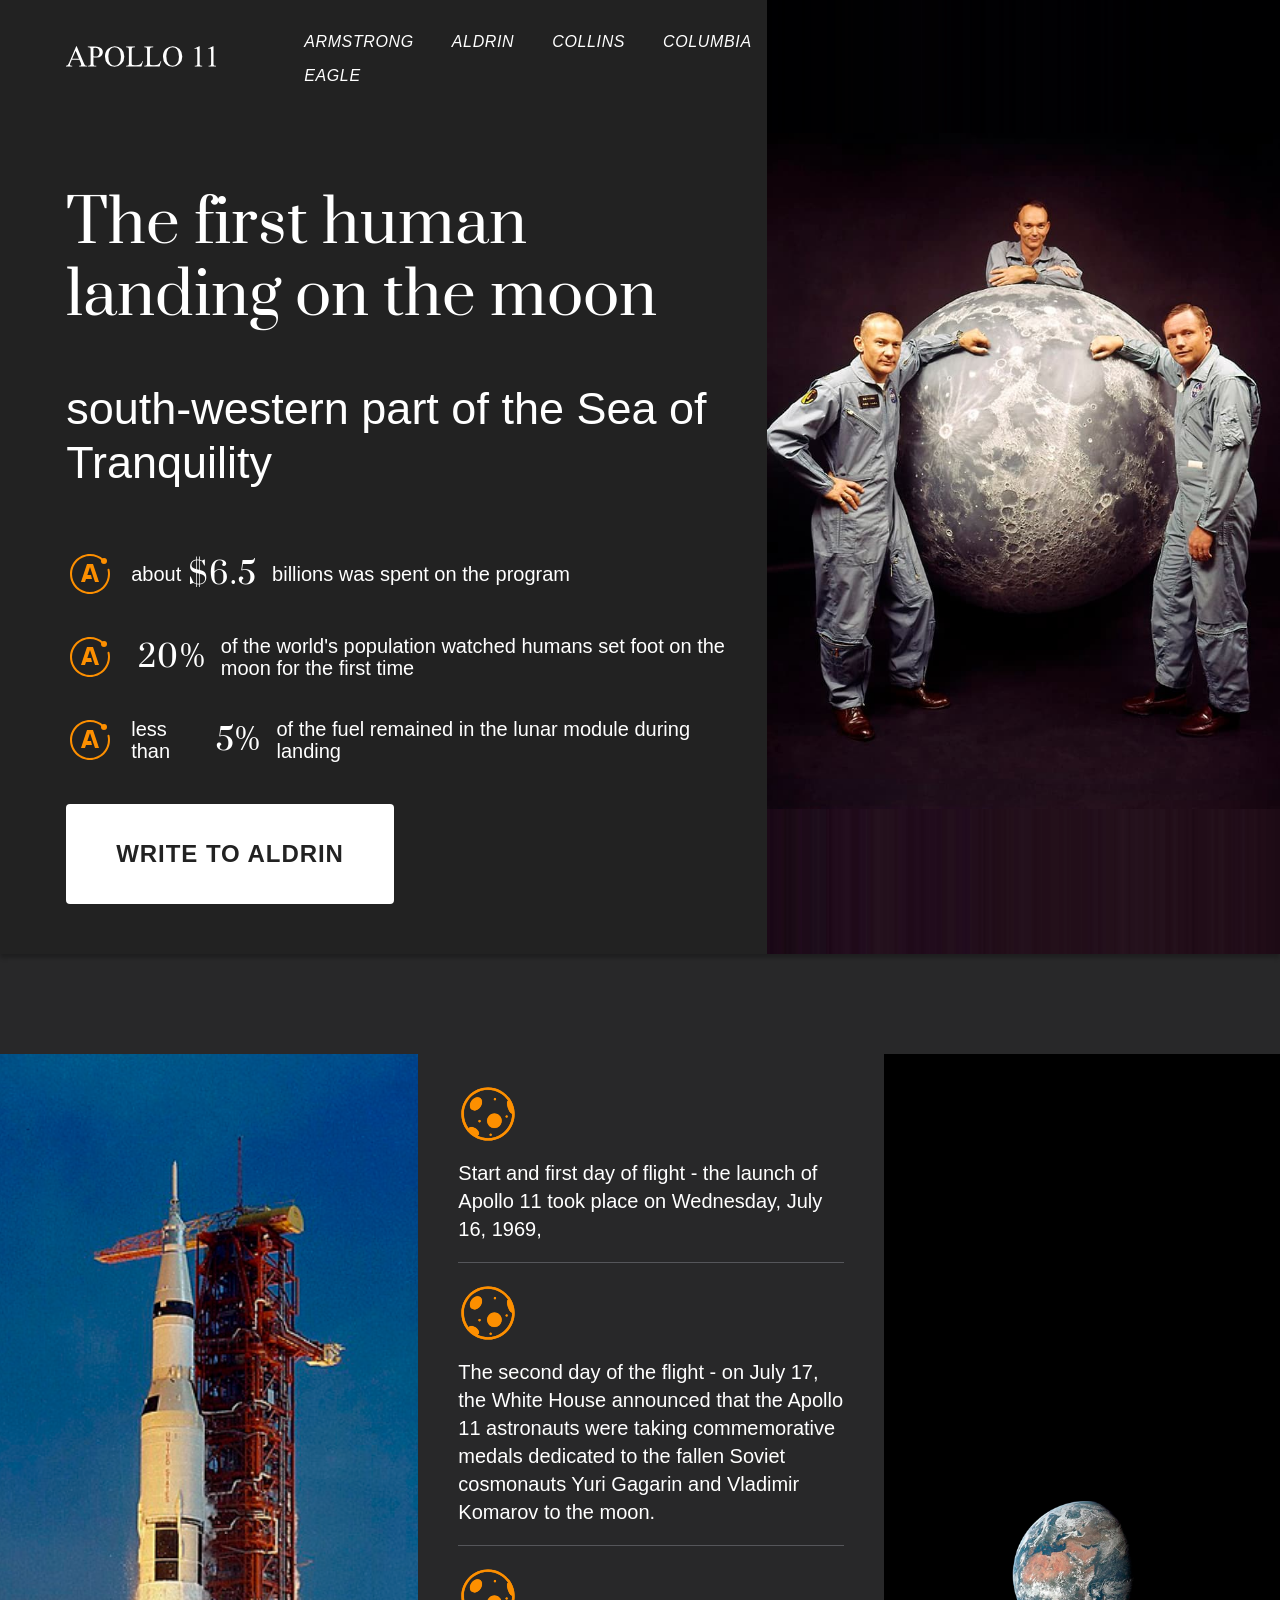
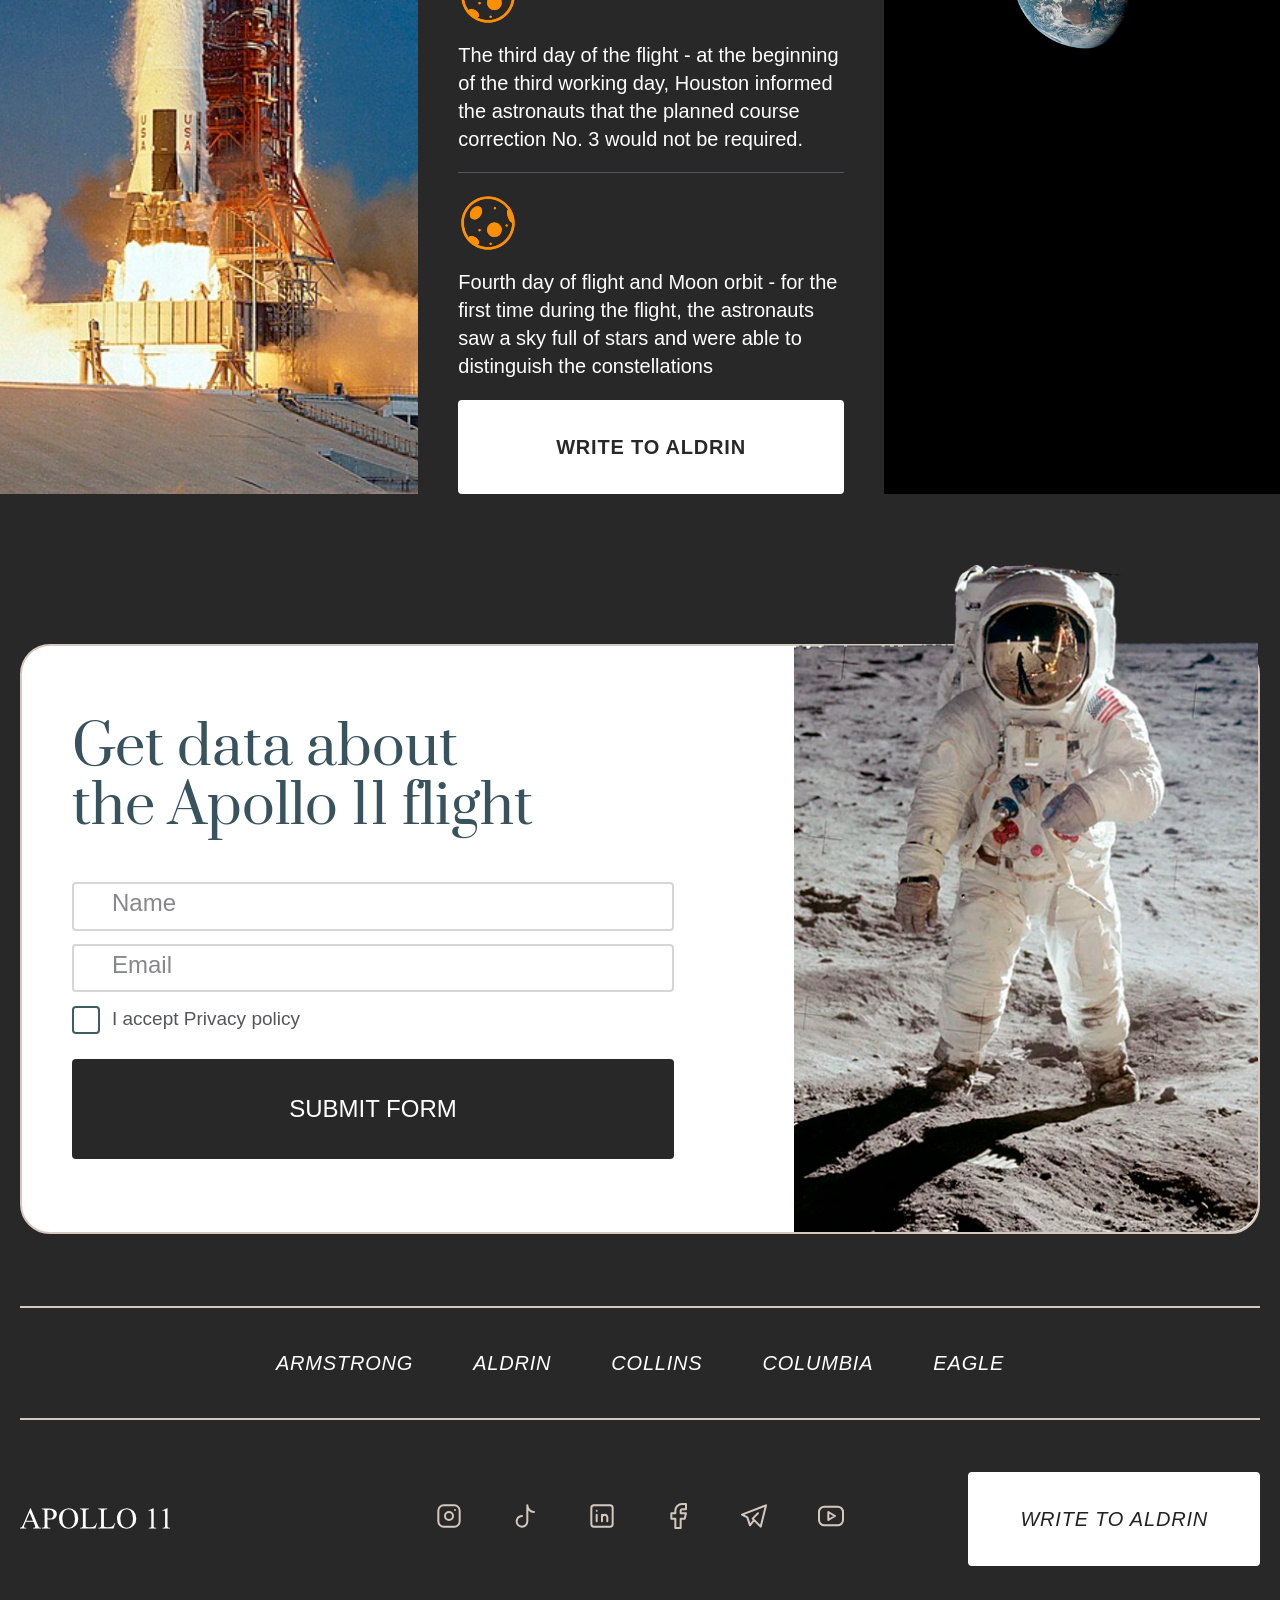
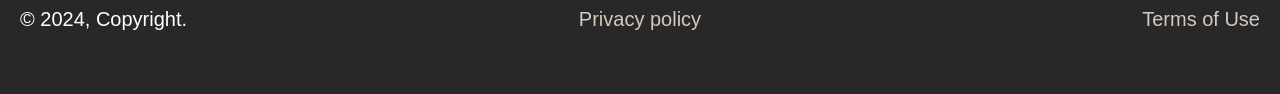
==== index.html @ 0477f119 "last" ====
<!DOCTYPE html>
<html lang="ru">

<head>
    <meta charset="UTF-8">
    <meta name="viewport" content="width=device-width, initial-scale=1.0">
    <title>Document</title>
    <link rel="stylesheet" href="./css/normalize.css">
    <link rel="stylesheet" href="./css/style.css">
    <script defer src="./js/script.js"></script>
</head>

<body>
    <header class="header" id="header">
        <div class="header__content">
            <a href="" class="header__logo">
                <svg class="header__logo-svg">
                    <use xlink:href="./images/svg/sprite.svg#logo"></use>
                </svg>
            </a>
            <nav class="header__menu" aria-label="Главное меню">
                <ul class="header__list">
                    <li class="header__item-x">
                        <button class="header__burger-x">
                            <svg class="header__x-svg">
                                <use xlink:href="./images/svg/sprite.svg#x"></use>
                            </svg>
                        </button>
                    </li>
                    <li class="header__item">
                        <a class="header__link" href="https://en.wikipedia.org/wiki/Neil_Armstrong"
                            title="First Man on the Moon" target="_blank">
                            Armstrong
                        </a>
                    </li>
                    <li class="header__item">
                        <a class="header__link" href="https://en.wikipedia.org/wiki/Buzz_Aldrin"
                            title="Second Man on the Moon" target="_blank">
                            Aldrin
                        </a>
                    </li>
                    <li class="header__item">
                        <a class="header__link" href="https://en.wikipedia.org/wiki/Michael_Collins_(astronaut)"
                            title="CSM pilot on the Moon" target="_blank">
                            Collins
                        </a>
                    </li>
                    <li class="header__item">
                        <a class="header__link" href="https://en.wikipedia.org/wiki/Command_module_Columbia"
                            title="CSM Columbia" target="_blank">
                            columbia
                        </a>
                    </li>
                    <li class="header__item">
                        <a class="header__link" href="https://en.wikipedia.org/wiki/Lunar_Module_Eagle"
                            titel="Lunar Mode Eagle" target="_blank">
                            Eagle
                        </a>
                    </li>
                </ul>
            </nav>
            <button class="header__burger" tabindex="0" aria-label="Меню для мобильного">
                <svg class="header__burger-svg">
                    <use xlink:href="./images/svg/sprite.svg#burger"></use>
                </svg>
            </button>
        </div>
    </header>
    <main>
        <section class="hero">
            <div class="hero__content">
                <h1 class="hero__title">
                    The first human landing on the moon
                </h1>
                <p class="hero__desc">
                    south-western part of the Sea of Tranquility
                </p>
                <ul class="hero__list">
                    <li class="hero__item">
                        <svg class="hero__item-svg">
                            <use xlink:href="./images/svg/sprite.svg#apollo"></use>
                        </svg>
                        <p class="hero__item-text">
                            about <span>$6.5</span> billions was spent on the program
                        </p>
                    </li>
                    <li class="hero__item">
                        <svg class="hero__item-svg">
                            <use xlink:href="./images/svg/sprite.svg#apollo"></use>
                        </svg>
                        <p class="hero__item-text">
                            <span>20%</span> of the world's population watched humans set foot on the moon for the
                            first
                            time
                        </p>
                    </li>
                    <li class="hero__item">
                        <svg class="hero__item-svg">
                            <use xlink:href="./images/svg/sprite.svg#apollo"></use>
                        </svg>
                        <p class="hero__item-text">
                            less than <span>5%</span> of the fuel remained in the lunar module during landing
                        </p>
                    </li>
                </ul>
                <button class="hero__btn">write to Aldrin</button>
            </div>
            <picture class="hero__picture">
                <source srcset="./images/team1024.jpg" media="(max-width:768px)" alt="Apollo 11 team">
                <source srcset="./images/team1024.jpg" media="(max-width:1024px)" alt="Apollo 11 team">
                <img class="hero__picture-img" src="./images/team.jpg" alt="Apollo 11 team">
            </picture>
        </section>
        <section class="mission">
            <picture class="mission__picture-left">
                <source srcset="./images/panoram-top.jpg" media="(max-width:768px)" alt="Apollo 11 Moon panoram">
                <source srcset="./images/panoram-top.jpg" media="(max-width:1024px)" alt="Apollo 11 Moon panoram">
                <img class="mission__picture-img" src="./images/start.jpg" alt="Apollo 11 start">
            </picture>
            <div class="mission__content">
                <ul class="mission__list">
                    <li class="mission__item">
                        <svg class="mission__item-svg">
                            <use xlink:href="./images/svg/sprite.svg#moon"></use>
                        </svg>
                        <p class="mission__item-desc">
                            Start and first day of flight - the launch of Apollo 11 took place on Wednesday, July 16,
                            1969,
                        </p>
                    </li>
                    <li class="mission__item">
                        <svg class="mission__item-svg">
                            <use xlink:href="./images/svg/sprite.svg#moon"></use>
                        </svg>
                        <p class="mission__item-desc">
                            The second day of the flight - on July 17, the White House announced that the Apollo 11
                            astronauts were taking commemorative medals dedicated to the fallen Soviet cosmonauts Yuri
                            Gagarin and Vladimir Komarov to the moon.
                        </p>
                    </li>
                    <li class="mission__item">
                        <svg class="mission__item-svg">
                            <use xlink:href="./images/svg/sprite.svg#moon"></use>
                        </svg>
                        <p class="mission__item-desc">
                            The third day of the flight - at the beginning of the third working day, Houston informed
                            the astronauts that the planned course correction No. 3 would not be required.
                        </p>
                    </li>
                    <li class="mission__item">
                        <svg class="mission__item-svg">
                            <use xlink:href="./images/svg/sprite.svg#moon"></use>
                        </svg>
                        <p class="mission__item-desc">
                            Fourth day of flight and Moon orbit - for the first time during the flight, the astronauts
                            saw a sky full of stars and were able to distinguish the constellations
                        </p>
                    </li>
                </ul>
                <button class="mission__btn">write to Aldrin</button>
            </div>
            <picture class="mission__picture-right">
                <source srcset="./images/panoram-bottom.jpg" media="(max-width:768px)" alt="Apollo 11 on the Moon">
                <source srcset="./images/panoram-bottom.jpg" media="(max-width:1024px)" alt="Apollo 11 on the Moon">
                <img class="mission__picture-img" src="./images/moon.jpg" alt="Apollo 11 Earth">
            </picture>
        </section>
        <section class="container form">
            <div class="form__content">
                <form class="form__form" action="" method="post">
                    <h2 class="form__title">
                        Get data about the Apollo 11 flight
                    </h2>
                    <input class="form__input" name="name" type="text" placeholder="Name">
                    <input class="form__input" name="email" type="email" placeholder="Email">
                    <div class="form__agreement">
                        <input class="form__check" type="checkbox" id="checkbox" name="checkbox"
                            onchange="document.querySelector('.form__button').disabled = !this.checked;">
                        <label class="form__privacy" for="checkbox">
                            I accept Privacy policy
                        </label>
                    </div>
                    <button class="form__button" name="submit" type="submit" disabled>
                        Submit form
                    </button>
                </form>
                <picture class="form__picture">
                    <source srcset="img/gallery_1-320.png" media="(max-width:320px)">
                    <img class="form__picture-img" src="./images/aldrin.png" alt="Apollo 11 Aldrin">
                </picture>
            </div>
        </section>
    </main>
    <footer class="footer">
        <div class=" container footer__content">
            <nav class="footer__menu" aria-label="Навигация в подвале">
                <ul class="footer__list">
                    <li class="footer__item">
                        <a class="footer__link" href="https://en.wikipedia.org/wiki/Neil_Armstrong"
                            title="First Man on the Moon" target="_blank">
                            Armstrong
                        </a>
                    </li>
                    <li class="footer__item">
                        <a class="footer__link" href="https://en.wikipedia.org/wiki/Buzz_Aldrin"
                            title="Second Man on the Moon" target="_blank">
                            Aldrin
                        </a>
                    </li>
                    <li class="footer__item">
                        <a class="footer__link" href="https://en.wikipedia.org/wiki/Michael_Collins_(astronaut)"
                            title="CSM pilot on the Moon" target="_blank">
                            Collins
                        </a>
                    </li>
                    <li class="footer__item">
                        <a class="footer__link" href="https://en.wikipedia.org/wiki/Command_module_Columbia"
                            title="CSM Columbia" target="_blank">
                            columbia
                        </a>
                    </li>
                    <li class="footer__item">
                        <a class="footer__link" href="https://en.wikipedia.org/wiki/Lunar_Module_Eagle"
                            titel="Lunar Mode Eagle" target="_blank">
                            Eagle
                        </a>
                    </li>
                </ul>
            </nav>
            <div class="footer__sub">
                <a href="" class="footer__logo">
                    <svg class="footer__logo-svg">
                        <use xlink:href="./images/svg/sprite.svg#logo"></use>
                    </svg>
                </a>
                <p class="footer__sub-copyright">
                    © 2024, Copyright.
                </p>
                <ul class="footer__sub-social">
                    <li class="footer__sub-item">
                        <a class="footer__sub-link" href="">
                            <svg class="footer__sub-svg">
                                <use xlink:href="./images/svg/sprite.svg#icon1"></use>
                            </svg>
                        </a>
                    </li>
                    <li class="footer__sub-item">
                        <a class="footer__sub-link" href="">
                            <svg class="footer__sub-svg">
                                <use xlink:href="./images/svg/sprite.svg#icon2"></use>
                            </svg>
                        </a>
                    </li>
                    <li class="footer__sub-item">
                        <a class="footer__sub-link" href="">
                            <svg class="footer__sub-svg">
                                <use xlink:href="./images/svg/sprite.svg#icon3"></use>
                            </svg>
                        </a>
                    </li>
                    <li class="footer__sub-item">
                        <a class="footer__sub-link" href="">
                            <svg class="footer__sub-svg">
                                <use xlink:href="./images/svg/sprite.svg#icon4"></use>
                            </svg>
                        </a>
                    </li>
                    <li class="footer__sub-item">
                        <a class="footer__sub-link" href="">
                            <svg class="footer__sub-svg">
                                <use xlink:href="./images/svg/sprite.svg#icon5"></use>
                            </svg>
                        </a>
                    </li>
                    <li class="footer__sub-item">
                        <a class="footer__sub-link" href="">
                            <svg class="footer__sub-svg">
                                <use xlink:href="./images/svg/sprite.svg#icon6"></use>
                            </svg>
                        </a>
                    </li>
                </ul>
                <a class="footer__sub-privacy" href="">
                    Privacy policy
                </a>
                <button class="footer__sub-btn" type="button">
                    write to aldrin
                </button>
                <a class="footer__sub-term" href="">
                    Terms of Use
                </a>
            </div>
        </div>
    </footer>
</body>

</html>
---- css/style.css ----
:root {
  /* common */
  --containerMaxWidth: 1637px;
  /* fonts */
  --font-family: Arial, sans-serif;
  --second-family: "Prata";
  /* color */
  --white: #FFFFFF;
  --black: #000000;
  --dark29: #282829;
  --dark22: #222222;
  --grey5a: #55565a;
  --greybe: #d5c9be;
  --grey5d: #38535d;
  --grey65: #405d65;
  --orange00: #fd8f00;
}

@font-face {
  font-family: "Prata";
  src: url("../fonts/Prata-Regular.woff") format("woff");
  font-weight: normal;
  font-style: normal;
}
* {
  box-sizing: border-box;
  margin: 0;
  padding: 0;
}

html {
  scroll-behavior: smooth;
}

body {
  position: relative;
  background-color: var(--dark29);
  overflow-x: hidden;
}

a {
  color: inherit;
  text-decoration: none;
  outline: none;
}

ul {
  margin: 0;
  padding: 0;
  list-style: none;
}

picture {
  height: 100%;
  width: 100%;
}

picture:focus,
img:focus,
div:focus,
svg:focus {
  outline: none;
}

button,
input {
  display: inline-block;
  border: none;
  outline: none;
  background-color: transparent;
  cursor: pointer;
}

.container {
  position: relative;
  max-width: var(--containerMaxWidth);
  margin: 0 auto;
  padding: 0 20px;
}
@media (max-width: 1024px) {
  .container {
    padding: 0 25px;
  }
}

/* header */
.header {
  position: sticky;
  top: 0;
  width: 100%;
  display: grid;
  grid-template-areas: "margin padding menu empty";
  grid-template-columns: 6.99% 20px 1fr 40.1%;
  background-color: var(--dark22);
  transition: background-color ease-in-out 0.5s;
  z-index: 1;
}
@media (max-width: 1400px) {
  .header {
    grid-template-columns: 4% 15px 1fr 40.1%;
  }
}
@media (max-width: 1024px) {
  .header {
    grid-template-areas: "left menu right";
    grid-template-columns: 20px 1fr 20px;
  }
}
.header__content {
  grid-area: menu;
  display: flex;
  justify-content: flex-start;
  align-items: center;
  width: 100%;
  padding: 30px 15px 20px 0;
  z-index: 1000;
}
@media (max-width: 768px) {
  .header__content {
    justify-content: space-between;
  }
}
.header__logo {
  margin-right: 12.83%;
}
.header__logo-svg {
  width: 150px;
  height: 29px;
  color: var(--white);
  transition: transform ease-in-out 0.5s;
}
.header__logo-svg:hover {
  color: var(--orange00);
  transform: scale(1.2);
}
.header__menu {
  position: relative;
}
@media (max-width: 768px) {
  .header__menu {
    display: none;
  }
}
.header__menu-active {
  position: absolute;
  display: block;
  top: 0;
  left: 0;
  width: 100%;
  min-height: 100vh;
  padding: 50px;
  background-color: rgba(0, 0, 0, 0.9);
  z-index: 4;
}
.header__menu-active .header__list {
  display: flex;
  flex-direction: column;
  align-items: center;
  row-gap: 40px;
}
.header__menu-active .header__item-x {
  display: flex;
}
.header__list {
  display: flex;
  justify-content: space-between;
  align-items: center;
  flex-wrap: wrap;
  -moz-column-gap: 29px;
       column-gap: 29px;
  row-gap: 10px;
}
.header__link {
  font-family: var(--font-family);
  font-style: italic;
  font-weight: 400;
  font-size: 16px;
  line-height: 150%;
  letter-spacing: 0.04em;
  text-transform: uppercase;
  color: var(--white);
  transition: color ease-in-out 0.5s;
}
.header__link:hover, .header__link:active, .header__link:focus {
  color: var(--orange00);
}
.header.scrolled {
  background-color: rgba(51, 51, 51, 0.8);
}
.header__burger {
  display: none;
}
@media (max-width: 768px) {
  .header__burger {
    display: block;
  }
}
.header__burger-svg {
  width: 36px;
  height: 29px;
}
.header__item-x {
  display: none;
}
.header__x-svg {
  width: 29px;
  height: 29px;
}

/* hero */
.hero {
  position: relative;
  display: grid;
  grid-template-areas: "margin padding hero picture";
  grid-template-columns: 6.99% 20px 1fr 40.1%;
  margin-top: -120px;
  margin-bottom: 100px;
  background-color: var(--dark22);
  box-shadow: 0 4px 4px 0 rgba(0, 0, 0, 0.25);
  z-index: auto;
}
@media (max-width: 1400px) {
  .hero {
    grid-template-columns: 4% 15px 1fr 40.1%;
  }
}
@media (max-width: 1024px) {
  .hero {
    grid-template-areas: "left hero right" "picture picture picture";
    grid-template-columns: 20px 1fr 20px;
    grid-template-rows: auto;
  }
}
.hero__content {
  grid-area: hero;
  display: flex;
  flex-direction: column;
  justify-content: flex-start;
  align-items: flex-start;
  padding-right: 20px;
}
@media (max-width: 1024px) {
  .hero__content {
    padding-right: 0;
  }
}
.hero__title {
  margin: 332px 0 50px 0;
  font-family: var(--second-family);
  font-weight: 400;
  font-size: 80px;
  line-height: 120%;
  color: var(--white);
}
@media (max-width: 1400px) {
  .hero__title {
    margin: 200px 0 50px 0;
    font-size: 60px;
  }
}
@media (max-width: 768px) {
  .hero__title {
    font-size: 45px;
  }
}
.hero__desc {
  margin: 0 0 70px 0;
  font-family: var(--font-family);
  font-weight: 400;
  font-size: 50px;
  line-height: 120%;
  color: var(--white);
}
@media (max-width: 1400px) {
  .hero__desc {
    margin: 0 0 60px 0;
    font-size: 45px;
  }
}
@media (max-width: 768px) {
  .hero__desc {
    margin: 0 0 40px 0;
    font-size: 30px;
  }
}
.hero__list {
  display: flex;
  flex-direction: column;
  row-gap: 35px;
  margin-bottom: 40px;
}
.hero__item {
  display: flex;
  justify-content: flex-start;
  align-items: center;
  -moz-column-gap: 17px;
       column-gap: 17px;
}
@media (max-width: 576px) {
  .hero__item {
    flex-direction: column;
    row-gap: 20px;
  }
}
.hero__item-svg {
  flex: 0 0 auto;
  width: 48px;
  height: 48px;
  color: var(--orange00);
}
.hero__item-text {
  display: flex;
  justify-content: flex-start;
  align-items: center;
  font-family: var(--font-family);
  font-weight: 400;
  font-size: 24px;
  line-height: 110%;
  color: var(--white);
}
@media (max-width: 1400px) {
  .hero__item-text {
    font-size: 20px;
  }
}
@media (max-width: 576px) {
  .hero__item-text {
    font-size: 18px;
  }
}
.hero__item-text span {
  display: inline-flex;
  padding: 0 15px 0 7px;
  font-family: var(--second-family);
  font-weight: 400;
  font-size: 40px;
  line-height: 150%;
  letter-spacing: 0.04em;
  text-transform: uppercase;
  text-align: center;
  color: var(--white);
}
@media (max-width: 1400px) {
  .hero__item-text span {
    font-size: 30px;
  }
}
.hero__btn {
  margin-bottom: 50px;
  padding: 32px 50px;
  font-family: var(--font-family);
  font-weight: 700;
  font-size: 24px;
  line-height: 150%;
  letter-spacing: 0.04em;
  text-transform: uppercase;
  text-align: center;
  color: var(--dark22);
  border-radius: 4px;
  background-color: var(--white);
  transition: color ease-in-out 0.5s, background-color ease-in-out 0.5s;
}
@media (max-width: 1200px) {
  .hero__btn {
    padding: 25px 40px;
    font-size: 20px;
  }
}
@media (max-width: 768px) {
  .hero__btn {
    padding: 15px 30px;
  }
}
.hero__btn:hover, .hero__btn:focus, .hero__btn:active {
  color: var(--white);
  background-color: var(--orange00);
}
.hero__picture {
  position: relative;
  grid-area: picture;
  display: flex;
  justify-content: center;
  z-index: 2;
  overflow: hidden;
}
@media (max-width: 1024px) {
  .hero__picture {
    grid-area: picture;
    z-index: 0;
  }
}
.hero__picture::before {
  position: absolute;
  content: "";
  top: 0;
  right: 0;
  left: 0;
  height: 50%;
  background: url("../images/bg.png") repeat-y center top 50%;
  z-index: -1;
}
@media (max-width: 1024px) {
  .hero__picture::before {
    content: none;
  }
}
.hero__picture::after {
  position: absolute;
  content: "";
  bottom: 0;
  right: 0;
  left: 0;
  height: 50%;
  background: url("../images/bg-bottom.png") repeat-y center bottom 50%;
  z-index: -1;
}
@media (max-width: 1024px) {
  .hero__picture::after {
    content: none;
  }
}
.hero__picture-img {
  height: auto;
  width: 100%;
  -o-object-fit: contain;
     object-fit: contain;
}

/* mission */
.mission {
  display: grid;
  grid-template-columns: 32.68% 1fr 30.95%;
  -moz-column-gap: 53px;
       column-gap: 53px;
  margin-bottom: 150px;
}
@media (max-width: 1400px) {
  .mission {
    -moz-column-gap: 40px;
         column-gap: 40px;
  }
}
@media (max-width: 1024px) {
  .mission {
    grid-template-areas: "panoram-top panoram-top panoram-top" "left content right" "panoram-bottom panoram-bottom panoram-bottom ";
    grid-template-columns: 20px 1fr 20px;
  }
}
@media (max-width: 768px) {
  .mission {
    -moz-column-gap: 10px;
         column-gap: 10px;
  }
}
@media (max-width: 1024px) {
  .mission__content {
    grid-area: content;
    display: flex;
    flex-direction: column;
    margin-bottom: 50px;
  }
}
.mission__item {
  position: relative;
  display: flex;
  justify-content: flex-start;
  align-items: flex-start;
  -moz-column-gap: 20px;
       column-gap: 20px;
}
@media (max-width: 1400px) {
  .mission__item {
    flex-direction: column;
    row-gap: 15px;
  }
}
@media (max-width: 1024px) {
  .mission__item {
    flex-direction: row;
    row-gap: 15px;
  }
}
@media (max-width: 576px) {
  .mission__item {
    flex-direction: column;
  }
}
.mission__item:not(:first-child) {
  padding: 40px 0;
}
@media (max-width: 1400px) {
  .mission__item:not(:first-child) {
    padding: 20px 0;
  }
}
.mission__item:first-child {
  padding: 54px 0 40px 0;
}
@media (max-width: 1400px) {
  .mission__item:first-child {
    padding: 30px 0 20px 0;
  }
}
.mission__item:not(:last-child)::after {
  position: absolute;
  content: "";
  right: 0;
  bottom: 0;
  left: 0;
  border-bottom: 1px solid var(--grey5a);
}
.mission__item-svg {
  flex: 0 0 auto;
  width: 60px;
  height: 60px;
  color: var(--orange00);
}
.mission__item-desc {
  font-family: var(--font-family);
  font-weight: 400;
  font-size: 24px;
  line-height: 140%;
  color: var(--white);
}
@media (max-width: 1400px) {
  .mission__item-desc {
    font-size: 20px;
  }
}
@media (max-width: 1024px) {
  .mission__picture-left {
    grid-area: panoram-top;
  }
}
.mission__picture-img {
  height: 100%;
  width: 100%;
  -o-object-fit: cover;
     object-fit: cover;
}
.mission__picture-right {
  display: flex;
  background-color: var(--black);
}
@media (max-width: 1024px) {
  .mission__picture-right {
    grid-area: panoram-bottom;
  }
}
.mission__picture-right .mission__picture-img {
  height: auto;
  width: 100%;
  -o-object-fit: contain;
     object-fit: contain;
}
.mission__btn {
  width: 100%;
  padding: 32px 0;
  font-family: var(--font-family);
  font-weight: 700;
  font-size: 20px;
  line-height: 150%;
  letter-spacing: 0.04em;
  text-transform: uppercase;
  text-align: center;
  color: var(--dark29);
  border-radius: 4px;
  background-color: var(--white);
  transition: color ease-in-out 0.5s, background-color ease-in-out 0.5s;
}
@media (max-width: 1200px) {
  .mission__btn {
    padding: 25px 0;
    font-size: 20px;
  }
}
@media (max-width: 768px) {
  .mission__btn {
    padding: 15px 0;
  }
}
.mission__btn:hover, .mission__btn:focus, .mission__btn:active {
  color: var(--white);
  background-color: var(--orange00);
}

/* form */
.form {
  position: relative;
}
.form__content {
  position: relative;
  display: grid;
  grid-template-areas: "form picture";
  grid-template-columns: 1fr 37.57%;
  grid-template-rows: 1fr;
  height: 100%;
  margin-bottom: 72px;
  border: 2px solid #d5c9be;
  border-radius: 30px;
  background-color: var(--white);
}
@media (max-width: 768px) {
  .form__content {
    grid-template-columns: 1fr 1fr;
  }
}
@media (max-width: 576px) {
  .form__content {
    grid-template-areas: "form";
    grid-template-columns: 1fr;
  }
}
.form__form {
  grid-area: form;
  display: flex;
  flex-direction: column;
  justify-content: flex-start;
  width: 78%;
  margin: 72.5px 0 72.5px 134px;
}
@media (max-width: 1400px) {
  .form__form {
    margin: 72.5px 0 72.5px 50px;
  }
}
@media (max-width: 768px) {
  .form__form {
    margin: 30px 0 30px 30px;
  }
}
@media (max-width: 576px) {
  .form__form {
    width: 100%;
    margin: 0;
    padding: 30px 5px;
  }
}
.form__input {
  border: 2px solid #d6d6d6;
  border-radius: 4px;
  padding: 13px 20px 13px 38px;
}
@media (max-width: 768px) {
  .form__input {
    padding: 13px 10px 13px 10px;
  }
}
@media (max-width: 576px) {
  .form__input {
    padding: 13px 5px 13px 5px;
  }
}
.form__input::-moz-placeholder {
  font-family: var(--font-family);
  font-weight: 400;
  font-size: 24px;
  line-height: 150%;
  color: var(--grey5a);
  opacity: 0.7;
}
.form__input::placeholder {
  font-family: var(--font-family);
  font-weight: 400;
  font-size: 24px;
  line-height: 150%;
  color: var(--grey5a);
  opacity: 0.7;
}
@media (max-width: 1200px) {
  .form__input::-moz-placeholder {
    font-size: 20px;
  }
  .form__input::placeholder {
    font-size: 20px;
  }
}
@media (max-width: 1024px) {
  .form__input::-moz-placeholder {
    font-size: 18px;
  }
  .form__input::placeholder {
    font-size: 18px;
  }
}
@media (max-width: 768px) {
  .form__input::-moz-placeholder {
    font-size: 16px;
  }
  .form__input::placeholder {
    font-size: 16px;
  }
}
.form__title {
  width: 80%;
  margin-bottom: 45px;
  font-family: var(--second-family);
  font-weight: 400;
  font-size: 54px;
  line-height: 110%;
  color: var(--grey5d);
}
@media (max-width: 1200px) {
  .form__title {
    width: 100%;
    font-size: 45px;
  }
}
@media (max-width: 1024px) {
  .form__title {
    font-size: 30px;
  }
}
@media (max-width: 768px) {
  .form__title {
    margin-bottom: 30px;
    font-size: 25px;
  }
}
.form__input:not(:last-child) {
  margin-bottom: 13px;
}
.form__agreement {
  position: relative;
  display: flex;
  justify-content: flex-start;
  align-items: center;
  height: 28px;
  margin-bottom: 26px;
}
.form__privacy {
  padding-left: 40px;
  font-family: var(--font-family);
  font-weight: 400;
  font-size: 19px;
  line-height: 130%;
  color: var(--grey5a);
}
@media (max-width: 1200px) {
  .form__privacy {
    font-size: 16px;
  }
}
@media (max-width: 1024px) {
  .form__privacy {
    font-size: 14px;
  }
}
.form__check {
  position: absolute;
  z-index: -1;
  opacity: 0;
}
.form__check + .form__privacy::before {
  position: absolute;
  content: "";
  width: 24px;
  height: 24px;
  top: 1px;
  left: 0;
  border-radius: 4px;
  border: 2px solid var(--grey65);
}
.form__check:checked + .form__privacy::after {
  position: absolute;
  content: "";
  height: 10px;
  width: 15px;
  top: 4px;
  bottom: 0;
  left: 6px;
  border-left: 2px solid var(--grey65);
  border-bottom: 2px solid var(--grey65);
  transform: rotate(-45deg);
}
.form__picture {
  position: absolute;
  grid-area: picture;
  right: 0;
  bottom: 0;
  display: flex;
  height: 100%;
  width: 100%;
  border-top-right-radius: 30px;
  border-bottom-right-radius: 30px;
}
@media (max-width: 576px) {
  .form__picture {
    display: none;
  }
}
.form__picture-img {
  position: absolute;
  width: 100%;
  height: 114%;
  -o-object-fit: cover;
     object-fit: cover;
  right: 0;
  bottom: 0;
  border-top-right-radius: 30px;
  border-bottom-right-radius: 30px;
}
.form__button {
  padding: 32px 0;
  font-family: var(--font-family);
  font-weight: 400;
  font-size: 24px;
  line-height: 150%;
  text-transform: uppercase;
  text-align: center;
  color: var(--white);
  border-radius: 4px;
  background-color: var(--dark29);
}
@media (max-width: 1200px) {
  .form__button {
    padding: 25px 0;
    font-size: 20px;
  }
}
@media (max-width: 1024px) {
  .form__button {
    padding: 18px 0;
    font-size: 18px;
  }
}
.form__button:disabled {
  cursor: not-allowed;
}

/* footer */
.footer__menu {
  margin-bottom: 52px;
}
.footer__logo {
  display: flex;
  align-items: center;
}
.footer__logo-svg {
  width: 150px;
  height: 29px;
  transition: transform ease-in-out 0.5s;
}
.footer__logo-svg:hover {
  transform: scale(1.2);
}
@media (max-width: 576px) {
  .footer__logo {
    order: 2;
  }
}
.footer__list {
  display: flex;
  justify-content: center;
  align-items: center;
  flex-wrap: wrap;
  -moz-column-gap: 60px;
       column-gap: 60px;
  padding-top: 40px;
  padding-bottom: 40px;
  border-top: 2px solid var(--greybe);
  border-bottom: 2px solid var(--greybe);
}
@media (max-width: 1024px) {
  .footer__list {
    -moz-column-gap: 30px;
         column-gap: 30px;
    row-gap: 20px;
  }
}
.footer__link {
  font-family: var(--font-family);
  font-style: italic;
  font-weight: 400;
  font-size: 20px;
  line-height: 150%;
  letter-spacing: 0.04em;
  text-transform: uppercase;
  text-align: right;
  color: var(--white);
  transition: color ease-in-out 0.5s;
}
.footer__link:hover, .footer__link:focus, .footer__link:active {
  color: var(--orange00);
}
.footer__sub {
  display: grid;
  grid-template-areas: "logo social btn" "copyright privacy term";
  grid-template-columns: repeat(3, 1fr);
  row-gap: 38px;
  padding-bottom: 60px;
}
@media (max-width: 768px) {
  .footer__sub {
    grid-template-areas: "social social social" "logo btn btn" "copyright privacy term";
  }
}
@media (max-width: 576px) {
  .footer__sub {
    display: flex;
    flex-direction: column;
    align-items: center;
  }
}
.footer__sub-copyright {
  grid-area: copyright;
  font-family: var(--font-family);
  font-weight: 400;
  font-size: 20px;
  line-height: 150%;
  color: var(--white);
}
@media (max-width: 576px) {
  .footer__sub-copyright {
    order: 6;
  }
}
.footer__sub-social {
  grid-area: social;
  display: flex;
  flex-direction: row;
  justify-content: space-between;
  align-items: center;
  -moz-column-gap: 38px;
       column-gap: 38px;
}
@media (max-width: 1024px) {
  .footer__sub-social {
    -moz-column-gap: 15px;
         column-gap: 15px;
  }
}
@media (max-width: 576px) {
  .footer__sub-social {
    order: 1;
  }
}
.footer__sub-svg {
  width: 32px;
  height: 32px;
  color: var(--greybe);
  transition: color ease-in-out 0.5s;
}
.footer__sub-svg:hover {
  color: var(--orange00);
}
.footer__sub-privacy {
  grid-area: privacy;
  display: flex;
  justify-content: center;
  font-family: var(--font-family);
  font-weight: 400;
  font-size: 20px;
  line-height: 150%;
  color: var(--greybe);
  transition: color ease-in-out 0.5s;
}
@media (max-width: 576px) {
  .footer__sub-privacy {
    order: 4;
  }
}
.footer__sub-privacy:hover, .footer__sub-privacy:focus, .footer__sub-privacy:active {
  color: var(--orange00);
}
.footer__sub-btn {
  grid-area: btn;
  display: flex;
  justify-self: flex-end;
  align-self: center;
  padding: 32px 52px;
  font-family: var(--font-family);
  font-style: italic;
  font-weight: 400;
  font-size: 20px;
  line-height: 150%;
  letter-spacing: 0.04em;
  text-transform: uppercase;
  text-align: center;
  color: var(--dark22);
  border-radius: 4px;
  background-color: var(--white);
  transition: color ease-in-out 0.5s, background-color ease-in-out 0.5s;
}
@media (max-width: 1200px) {
  .footer__sub-btn {
    padding: 25px 40px;
    font-size: 18px;
  }
}
@media (max-width: 1024px) {
  .footer__sub-btn {
    padding: 15px 20px;
    font-size: 16px;
  }
}
@media (max-width: 576px) {
  .footer__sub-btn {
    order: 3;
  }
}
.footer__sub-btn:hover, .footer__sub-btn:focus, .footer__sub-btn:active {
  color: var(--white);
  background-color: var(--orange00);
}
.footer__sub-term {
  grid-area: term;
  display: flex;
  justify-content: flex-end;
  font-family: var(--font-family);
  font-weight: 400;
  font-size: 20px;
  line-height: 150%;
  color: var(--greybe);
  transition: color ease-in-out 0.5s;
}
@media (max-width: 576px) {
  .footer__sub-term {
    order: 5;
  }
}
.footer__sub-term:hover, .footer__sub-term:focus, .footer__sub-term:active {
  color: var(--orange00);
}/*# sourceMappingURL=style.css.map */
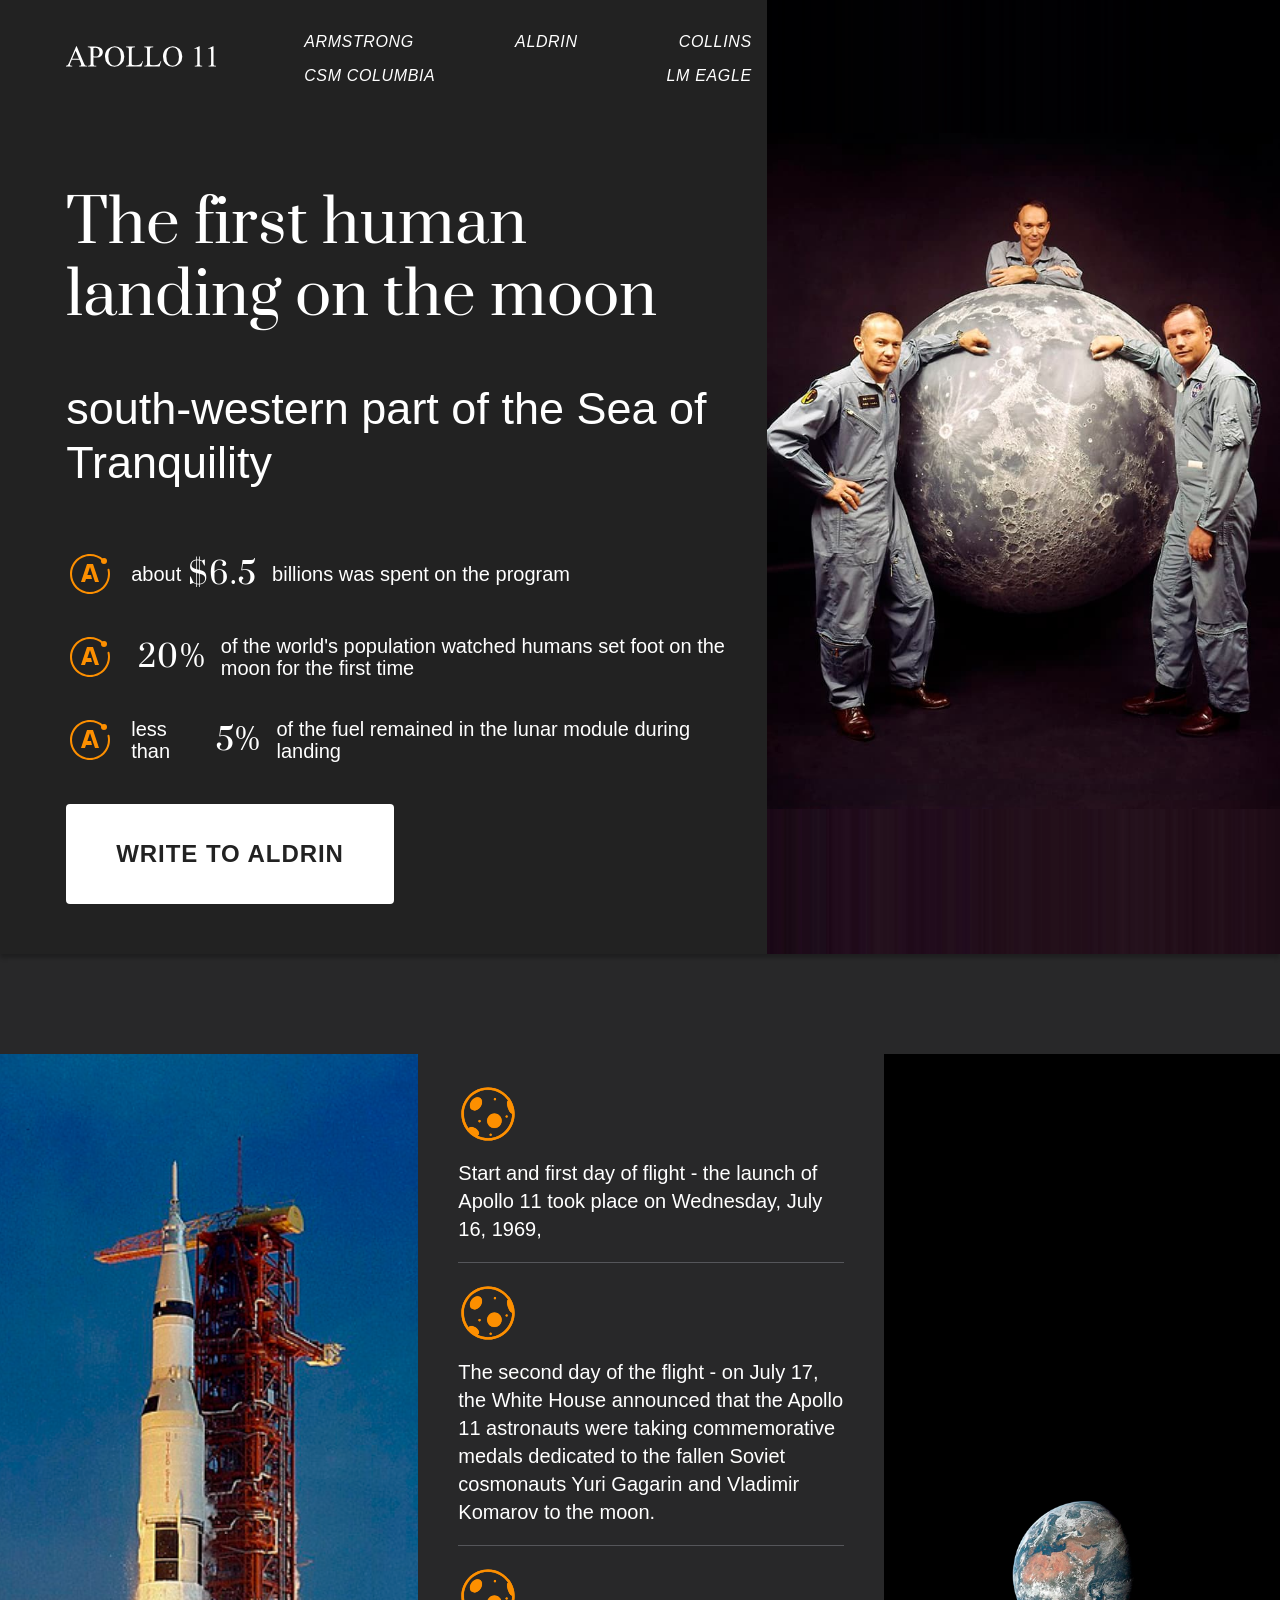
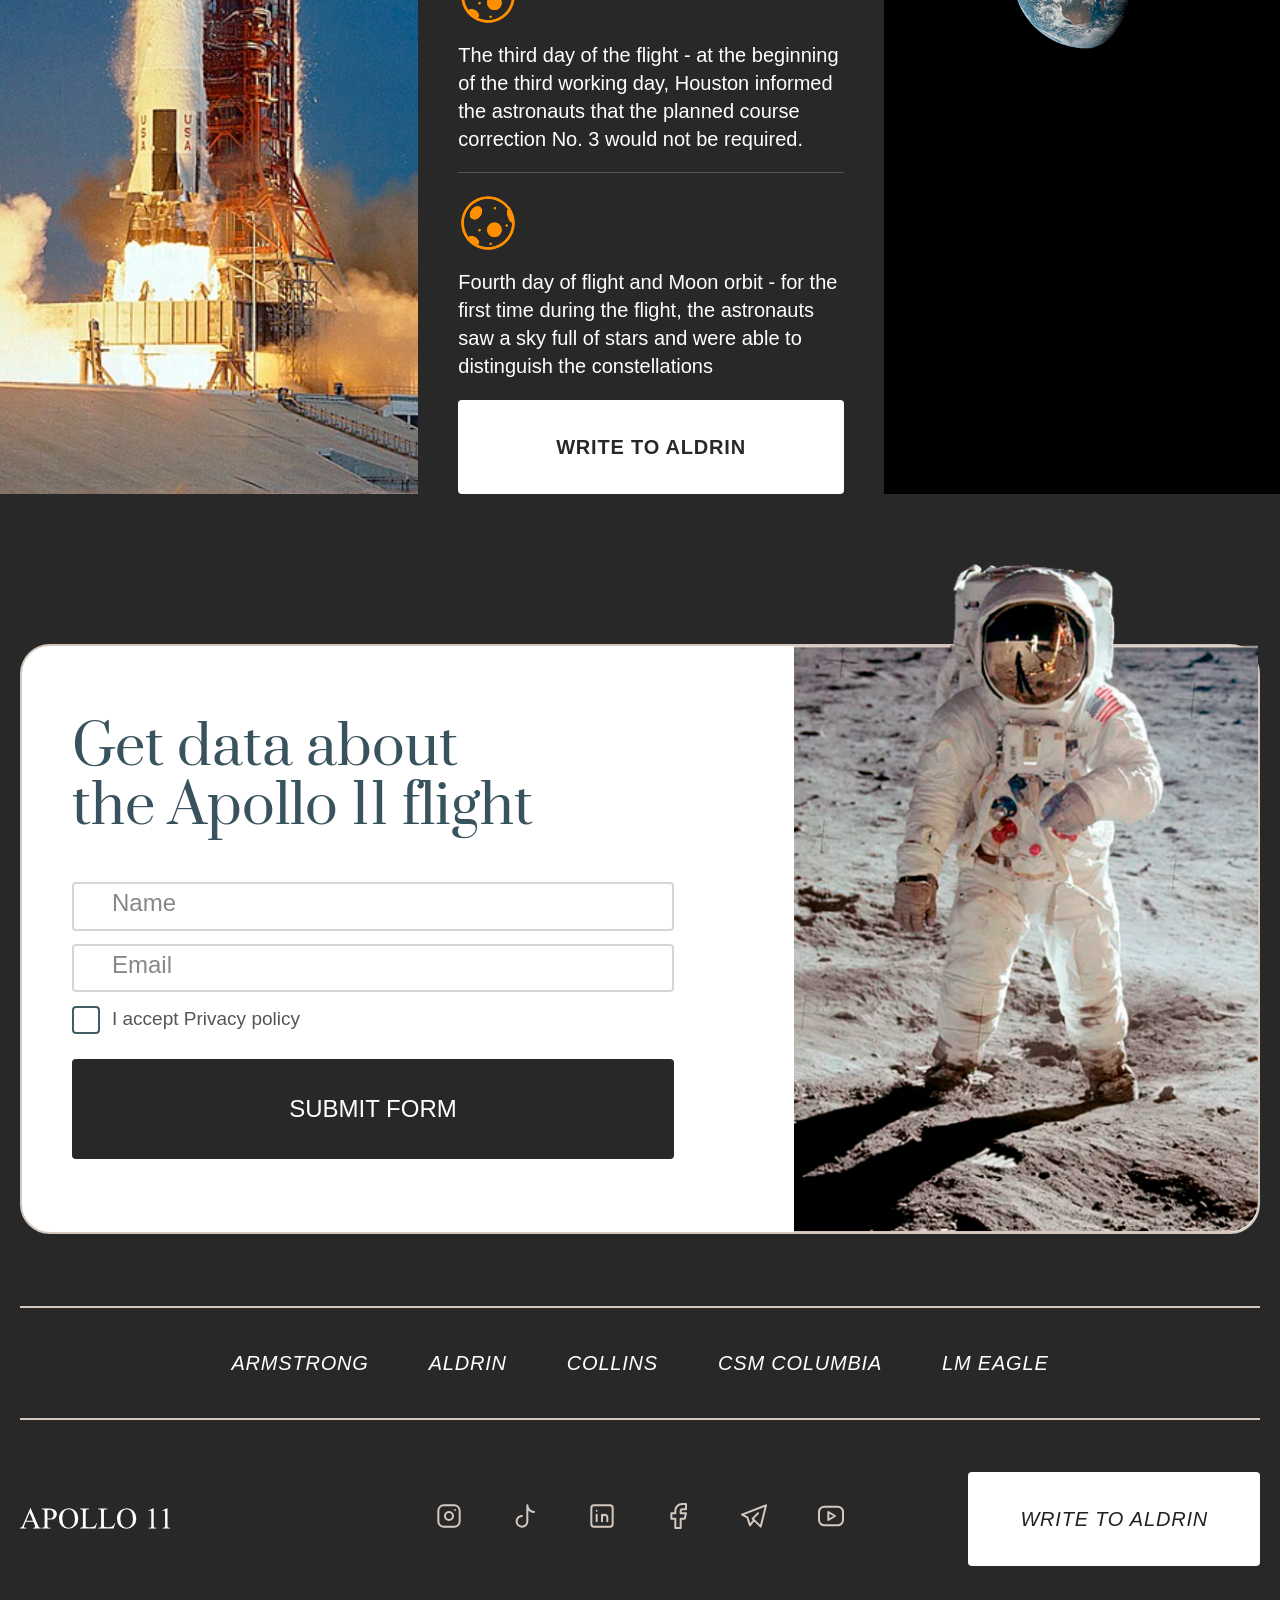
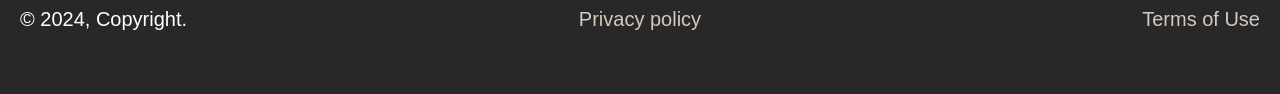
==== commit eb9cba1b: "last" ====
--- a/index.html
+++ b/index.html
@@ -1,10 +1,10 @@
 <!DOCTYPE html>
-<html lang="ru">
+<html lang="en">
 
 <head>
     <meta charset="UTF-8">
     <meta name="viewport" content="width=device-width, initial-scale=1.0">
-    <title>Document</title>
+    <title>Test Morozov</title>
     <link rel="stylesheet" href="./css/normalize.css">
     <link rel="stylesheet" href="./css/style.css">
     <script defer src="./js/script.js"></script>
@@ -48,13 +48,13 @@
                     <li class="header__item">
                         <a class="header__link" href="https://en.wikipedia.org/wiki/Command_module_Columbia"
                             title="CSM Columbia" target="_blank">
-                            columbia
+                            csm columbia
                         </a>
                     </li>
                     <li class="header__item">
                         <a class="header__link" href="https://en.wikipedia.org/wiki/Lunar_Module_Eagle"
-                            titel="Lunar Mode Eagle" target="_blank">
-                            Eagle
+                            title="Lunar Mode Eagle" target="_blank">
+                            LM Eagle
                         </a>
                     </li>
                 </ul>
@@ -106,15 +106,18 @@
                 <button class="hero__btn">write to Aldrin</button>
             </div>
             <picture class="hero__picture">
-                <source srcset="./images/team1024.jpg" media="(max-width:768px)" alt="Apollo 11 team">
-                <source srcset="./images/team1024.jpg" media="(max-width:1024px)" alt="Apollo 11 team">
+                <source srcset="./images/team1024.jpg" media="(max-width:768px)">
+                <source srcset="./images/team1024.jpg" media="(max-width:1024px)">
                 <img class="hero__picture-img" src="./images/team.jpg" alt="Apollo 11 team">
             </picture>
+            <a class="hero__part2-link" href="./part2.html" target="_blank" title="Task 2">
+                <img class="hero__part2-img" src="./images/part_2.png" alt="Task 2">
+            </a>
         </section>
         <section class="mission">
             <picture class="mission__picture-left">
-                <source srcset="./images/panoram-top.jpg" media="(max-width:768px)" alt="Apollo 11 Moon panoram">
-                <source srcset="./images/panoram-top.jpg" media="(max-width:1024px)" alt="Apollo 11 Moon panoram">
+                <source srcset="./images/panoram-top.jpg" media="(max-width:768px)">
+                <source srcset="./images/panoram-top.jpg" media="(max-width:1024px)">
                 <img class="mission__picture-img" src="./images/start.jpg" alt="Apollo 11 start">
             </picture>
             <div class="mission__content">
@@ -160,14 +163,14 @@
                 <button class="mission__btn">write to Aldrin</button>
             </div>
             <picture class="mission__picture-right">
-                <source srcset="./images/panoram-bottom.jpg" media="(max-width:768px)" alt="Apollo 11 on the Moon">
-                <source srcset="./images/panoram-bottom.jpg" media="(max-width:1024px)" alt="Apollo 11 on the Moon">
+                <source srcset="./images/panoram-bottom.jpg" media="(max-width:768px)">
+                <source srcset="./images/panoram-bottom.jpg" media="(max-width:1024px)">
                 <img class="mission__picture-img" src="./images/moon.jpg" alt="Apollo 11 Earth">
             </picture>
         </section>
         <section class="container form">
             <div class="form__content">
-                <form class="form__form" action="" method="post">
+                <form class="form__form" action="#" method="post">
                     <h2 class="form__title">
                         Get data about the Apollo 11 flight
                     </h2>
@@ -185,8 +188,7 @@
                     </button>
                 </form>
                 <picture class="form__picture">
-                    <source srcset="img/gallery_1-320.png" media="(max-width:320px)">
-                    <img class="form__picture-img" src="./images/aldrin.png" alt="Apollo 11 Aldrin">
+                    <img class="form__picture-img" src="./images/aldrin-form.png" alt="Apollo 11 Aldrin">
                 </picture>
             </div>
         </section>
@@ -216,13 +218,13 @@
                     <li class="footer__item">
                         <a class="footer__link" href="https://en.wikipedia.org/wiki/Command_module_Columbia"
                             title="CSM Columbia" target="_blank">
-                            columbia
+                            csm columbia
                         </a>
                     </li>
                     <li class="footer__item">
                         <a class="footer__link" href="https://en.wikipedia.org/wiki/Lunar_Module_Eagle"
-                            titel="Lunar Mode Eagle" target="_blank">
-                            Eagle
+                            title="Lunar Mode Eagle" target="_blank">
+                            LM Eagle
                         </a>
                     </li>
                 </ul>
--- a/css/style.css
+++ b/css/style.css
@@ -185,7 +185,7 @@
   color: var(--orange00);
 }
 .header.scrolled {
-  background-color: rgba(51, 51, 51, 0.8);
+  background-color: rgba(253, 143, 0, 0.8);
 }
 .header__burger {
   display: none;
@@ -218,6 +218,7 @@
   background-color: var(--dark22);
   box-shadow: 0 4px 4px 0 rgba(0, 0, 0, 0.25);
   z-index: auto;
+  /* part 2 */
 }
 @media (max-width: 1400px) {
   .hero {
@@ -242,6 +243,11 @@
 @media (max-width: 1024px) {
   .hero__content {
     padding-right: 0;
+  }
+}
+@media (max-width: 576px) {
+  .hero__content {
+    align-items: center;
   }
 }
 .hero__title {
@@ -424,6 +430,29 @@
   width: 100%;
   -o-object-fit: contain;
      object-fit: contain;
+}
+.hero__part2-link {
+  grid-area: picture;
+  position: absolute;
+  display: flex;
+  width: 40%;
+  height: auto;
+  top: 50%;
+  left: 50%;
+  transform: translate(-50%, -50%);
+  box-shadow: 0 0 20px rgba(253, 143, 0, 0.7), 0 0 40px rgba(253, 143, 0, 0.5);
+  z-index: 10;
+}
+@media (max-width: 1400px) {
+  .hero__part2-link {
+    display: none;
+  }
+}
+.hero__part2-img {
+  width: 100%;
+  height: auto;
+  -o-object-fit: cover;
+     object-fit: cover;
 }
 
 /* mission */
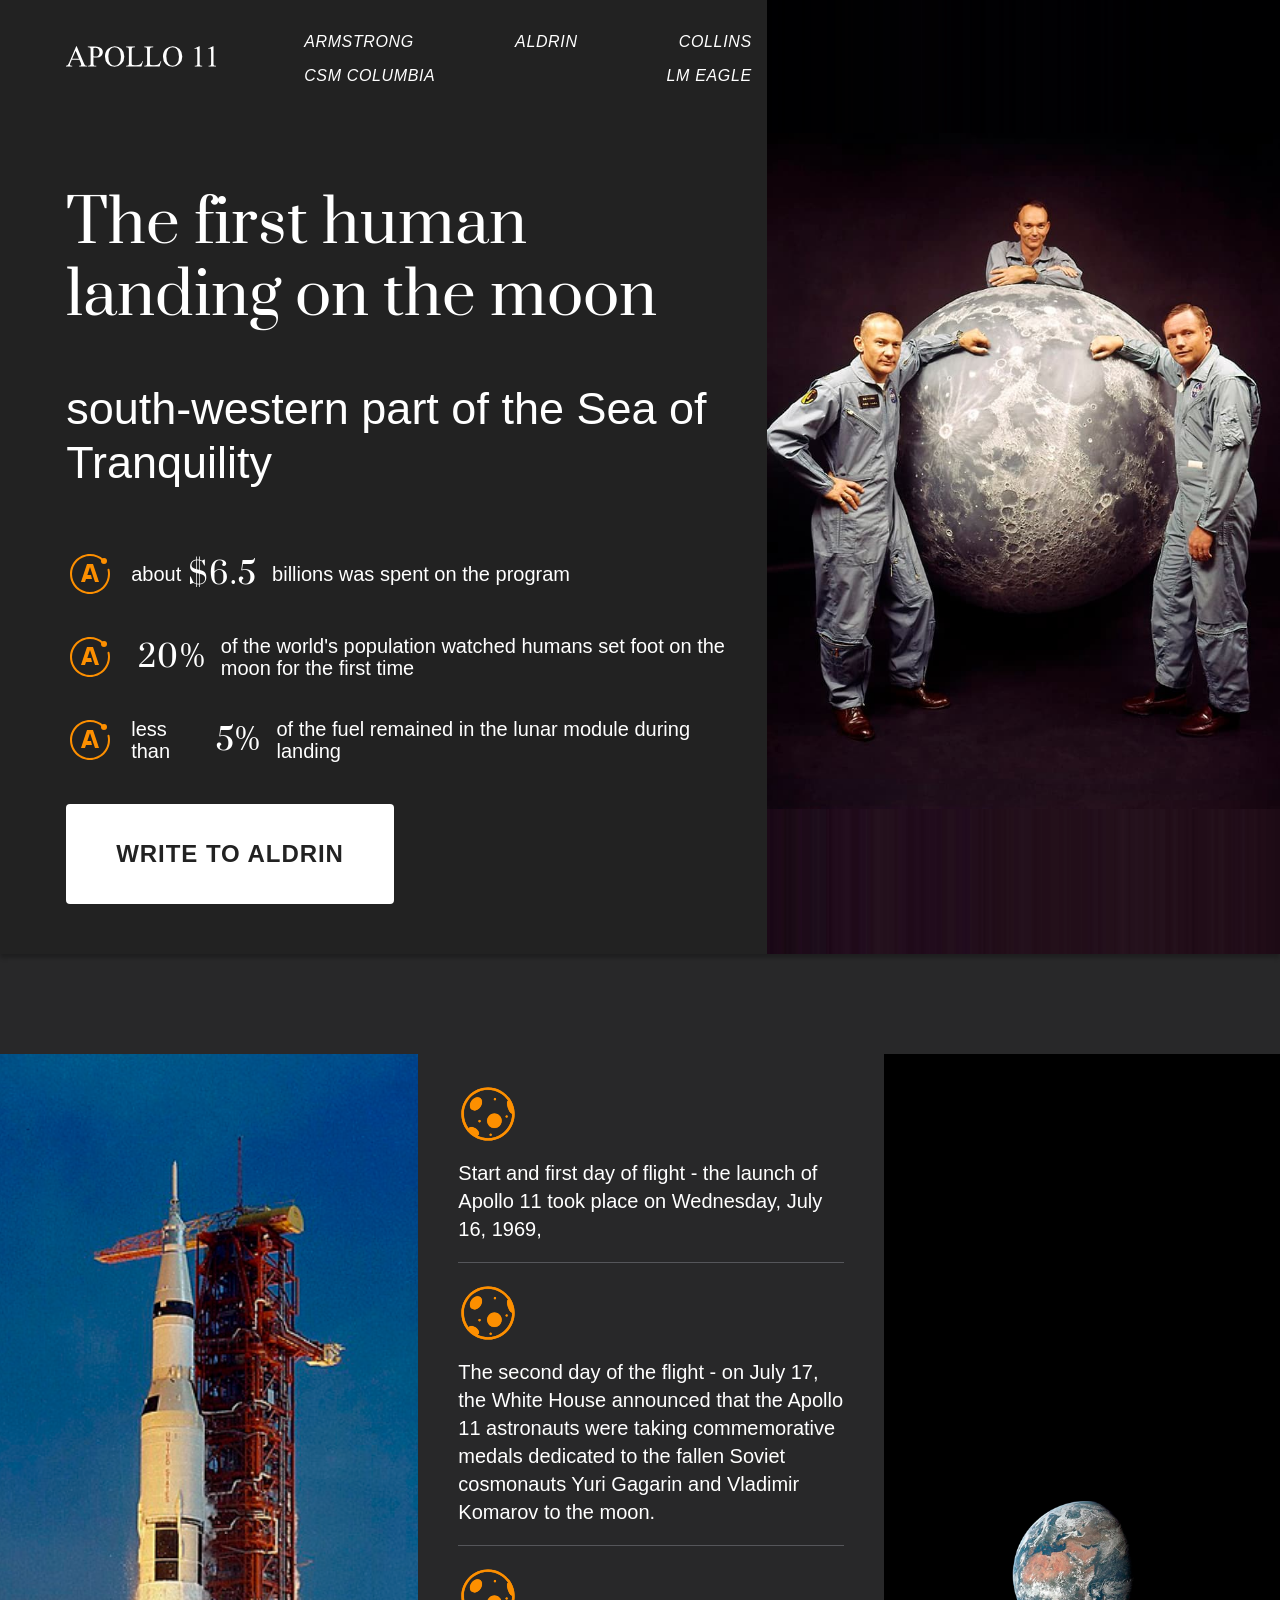
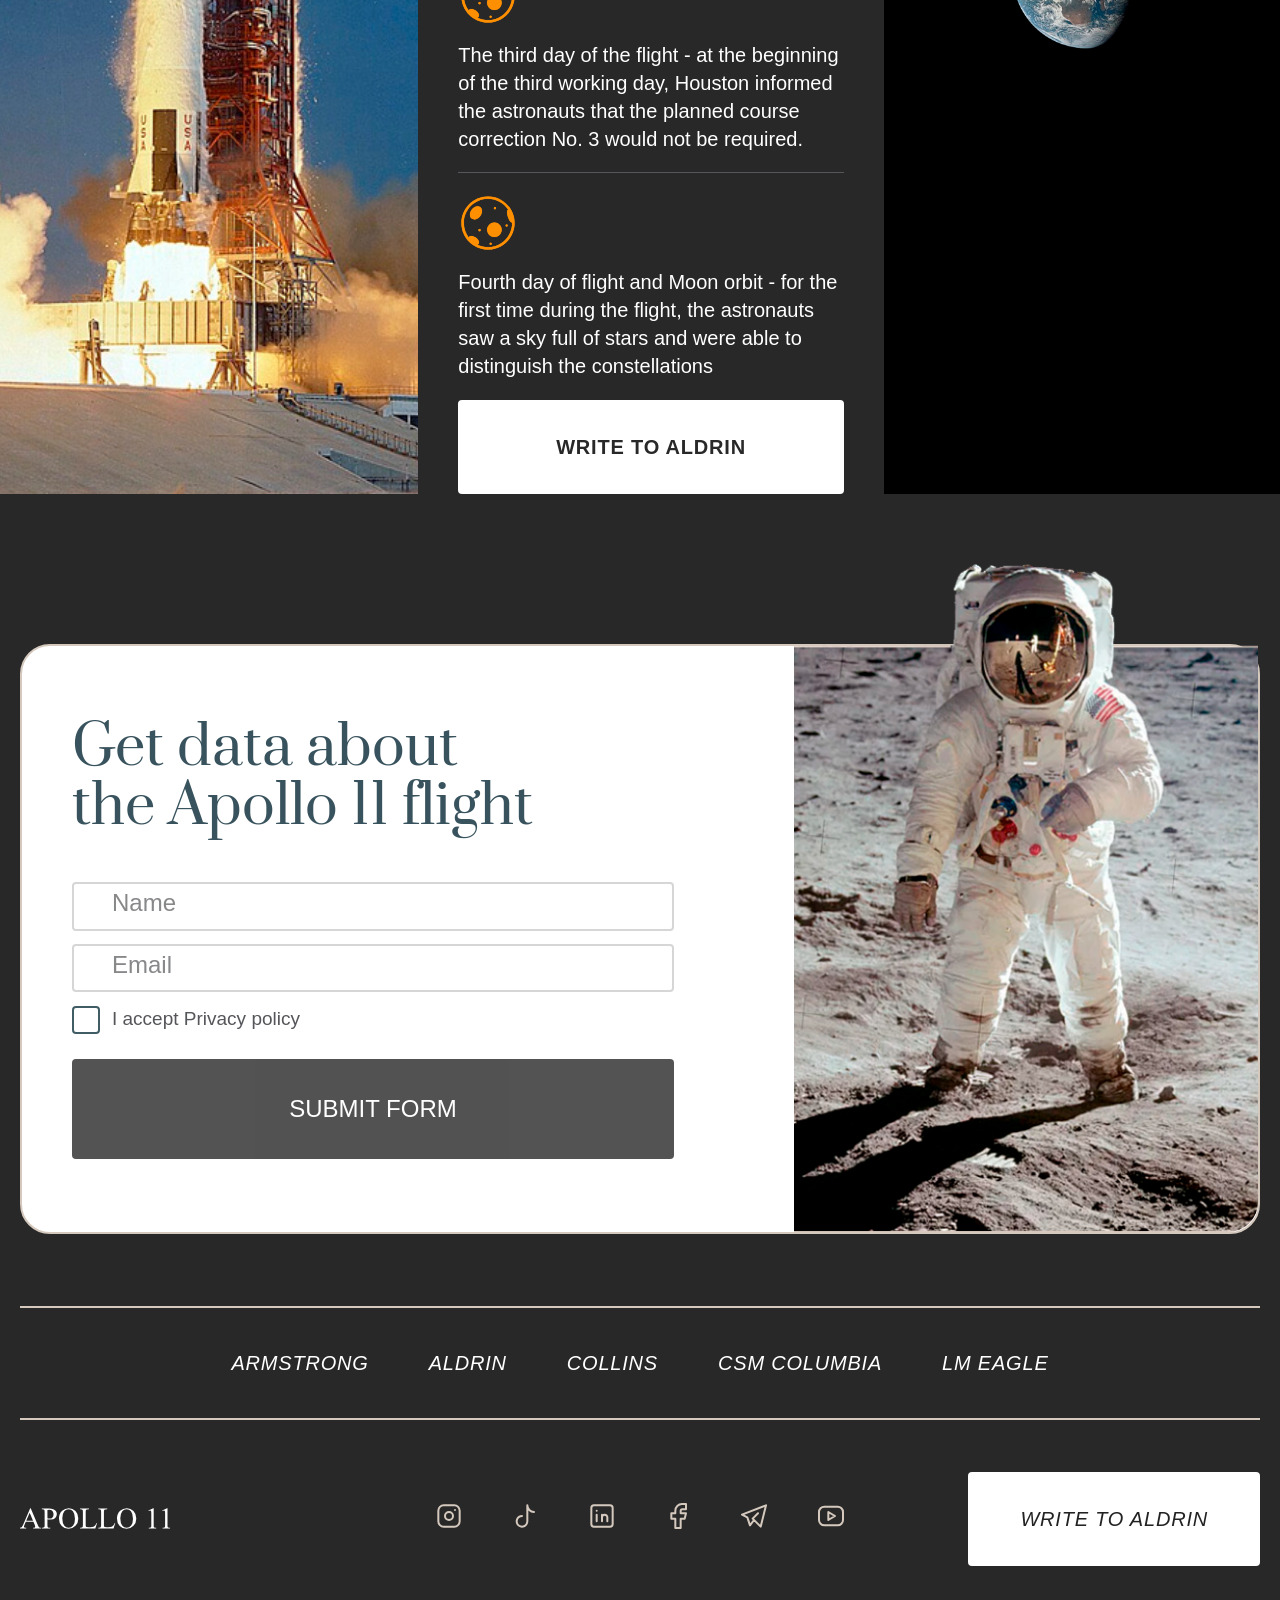
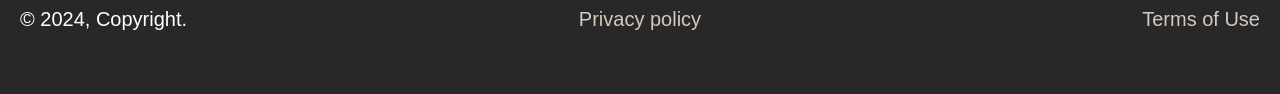
==== commit f2d784a9: "last" ====
--- a/index.html
+++ b/index.html
@@ -108,17 +108,25 @@
             <picture class="hero__picture">
                 <source srcset="./images/team1024.jpg" media="(max-width:768px)">
                 <source srcset="./images/team1024.jpg" media="(max-width:1024px)">
-                <img class="hero__picture-img" src="./images/team.jpg" alt="Apollo 11 team">
+                <img class="hero__picture-img" src="./images/team.jpg" alt="Apollo 11 team" title="Apollo 11 team">
             </picture>
             <a class="hero__part2-link" href="./part2.html" target="_blank" title="Task 2">
-                <img class="hero__part2-img" src="./images/part_2.png" alt="Task 2">
+                <video autoplay muted loop>
+                    <source src="./video/video.mp4" type="video/mp4">
+                    Ваш браузер не поддерживает видео.
+                </video>
+                <div class="overlay">
+                    <img src="./images/part_22.png" alt="Overlay Image">
+                    <div class="overlay__bg"></div>
+                </div>
             </a>
         </section>
         <section class="mission">
             <picture class="mission__picture-left">
                 <source srcset="./images/panoram-top.jpg" media="(max-width:768px)">
                 <source srcset="./images/panoram-top.jpg" media="(max-width:1024px)">
-                <img class="mission__picture-img" src="./images/start.jpg" alt="Apollo 11 start">
+                <img class="mission__picture-img" src="./images/start.jpg" alt="Apollo 11 start"
+                    title="Apollo 11 start">
             </picture>
             <div class="mission__content">
                 <ul class="mission__list">
@@ -165,7 +173,7 @@
             <picture class="mission__picture-right">
                 <source srcset="./images/panoram-bottom.jpg" media="(max-width:768px)">
                 <source srcset="./images/panoram-bottom.jpg" media="(max-width:1024px)">
-                <img class="mission__picture-img" src="./images/moon.jpg" alt="Apollo 11 Earth">
+                <img class="mission__picture-img" src="./images/moon.jpg" alt="Apollo 11 Earth" title="Apollo 11 Earth">
             </picture>
         </section>
         <section class="container form">
@@ -188,7 +196,8 @@
                     </button>
                 </form>
                 <picture class="form__picture">
-                    <img class="form__picture-img" src="./images/aldrin-form.png" alt="Apollo 11 Aldrin">
+                    <img class="form__picture-img" src="./images/aldrin-form.png" alt="Apollo 11 Aldrin"
+                        title="Apollo 11 Aldrin">
                 </picture>
             </div>
         </section>
--- a/css/style.css
+++ b/css/style.css
@@ -22,6 +22,37 @@
   font-weight: normal;
   font-style: normal;
 }
+/* task2 */
+video {
+  width: 100%;
+  height: 100%;
+  -o-object-fit: cover;
+     object-fit: cover;
+}
+
+.overlay {
+  position: absolute;
+  top: 0;
+  left: 0;
+  display: flex;
+  flex-direction: column;
+  justify-content: center;
+  width: 100%;
+  height: 100%;
+  pointer-events: none;
+}
+
+.overlay img {
+  width: 100%;
+  height: auto;
+}
+
+.overlay__bg {
+  width: 100%;
+  height: 100vh;
+  background-color: #050505;
+}
+
 * {
   box-sizing: border-box;
   margin: 0;
@@ -435,12 +466,12 @@
   grid-area: picture;
   position: absolute;
   display: flex;
-  width: 40%;
+  width: 50%;
   height: auto;
   top: 50%;
-  left: 50%;
-  transform: translate(-50%, -50%);
-  box-shadow: 0 0 20px rgba(253, 143, 0, 0.7), 0 0 40px rgba(253, 143, 0, 0.5);
+  left: 56%;
+  transform: translate(-56%, -50%);
+  box-shadow: 6px 6px 15px rgba(255, 255, 255, 0.5);
   z-index: 10;
 }
 @media (max-width: 1400px) {
@@ -854,6 +885,7 @@
   }
 }
 .form__button:disabled {
+  opacity: 0.8;
   cursor: not-allowed;
 }
 
